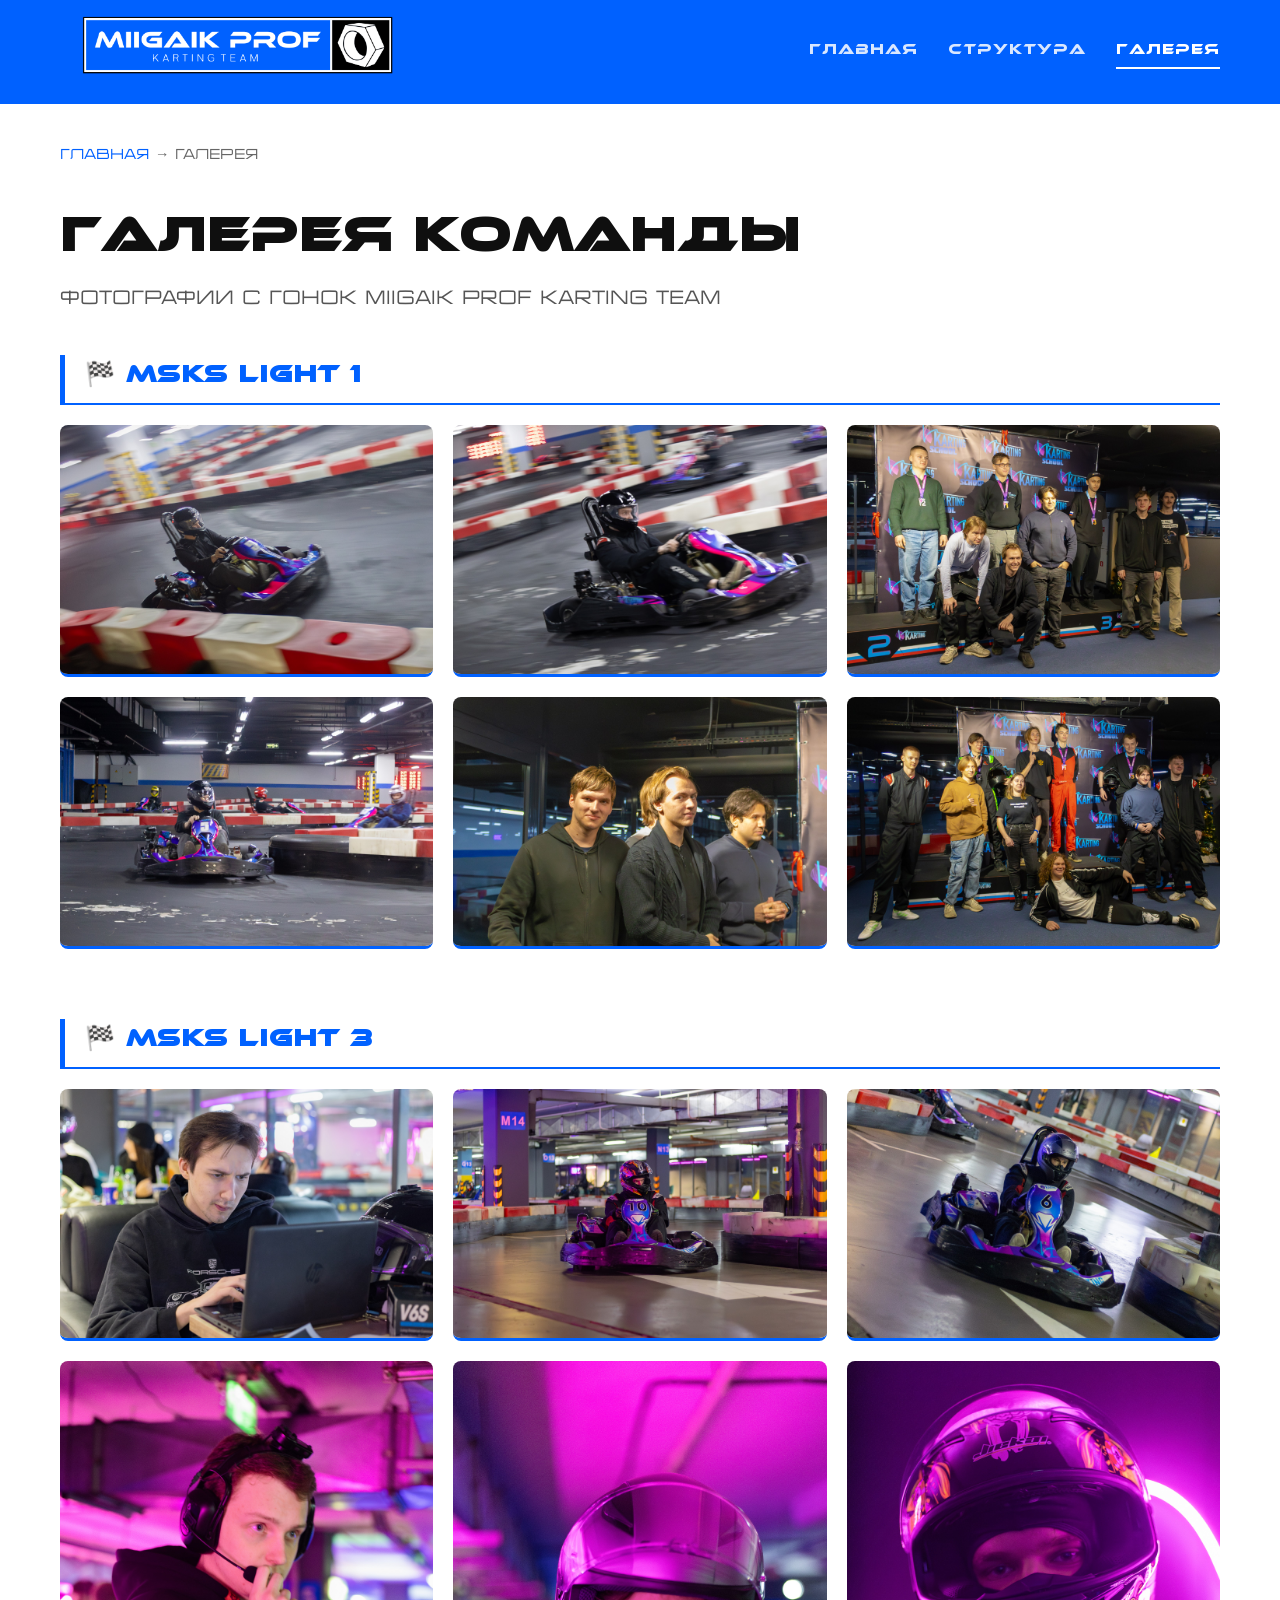
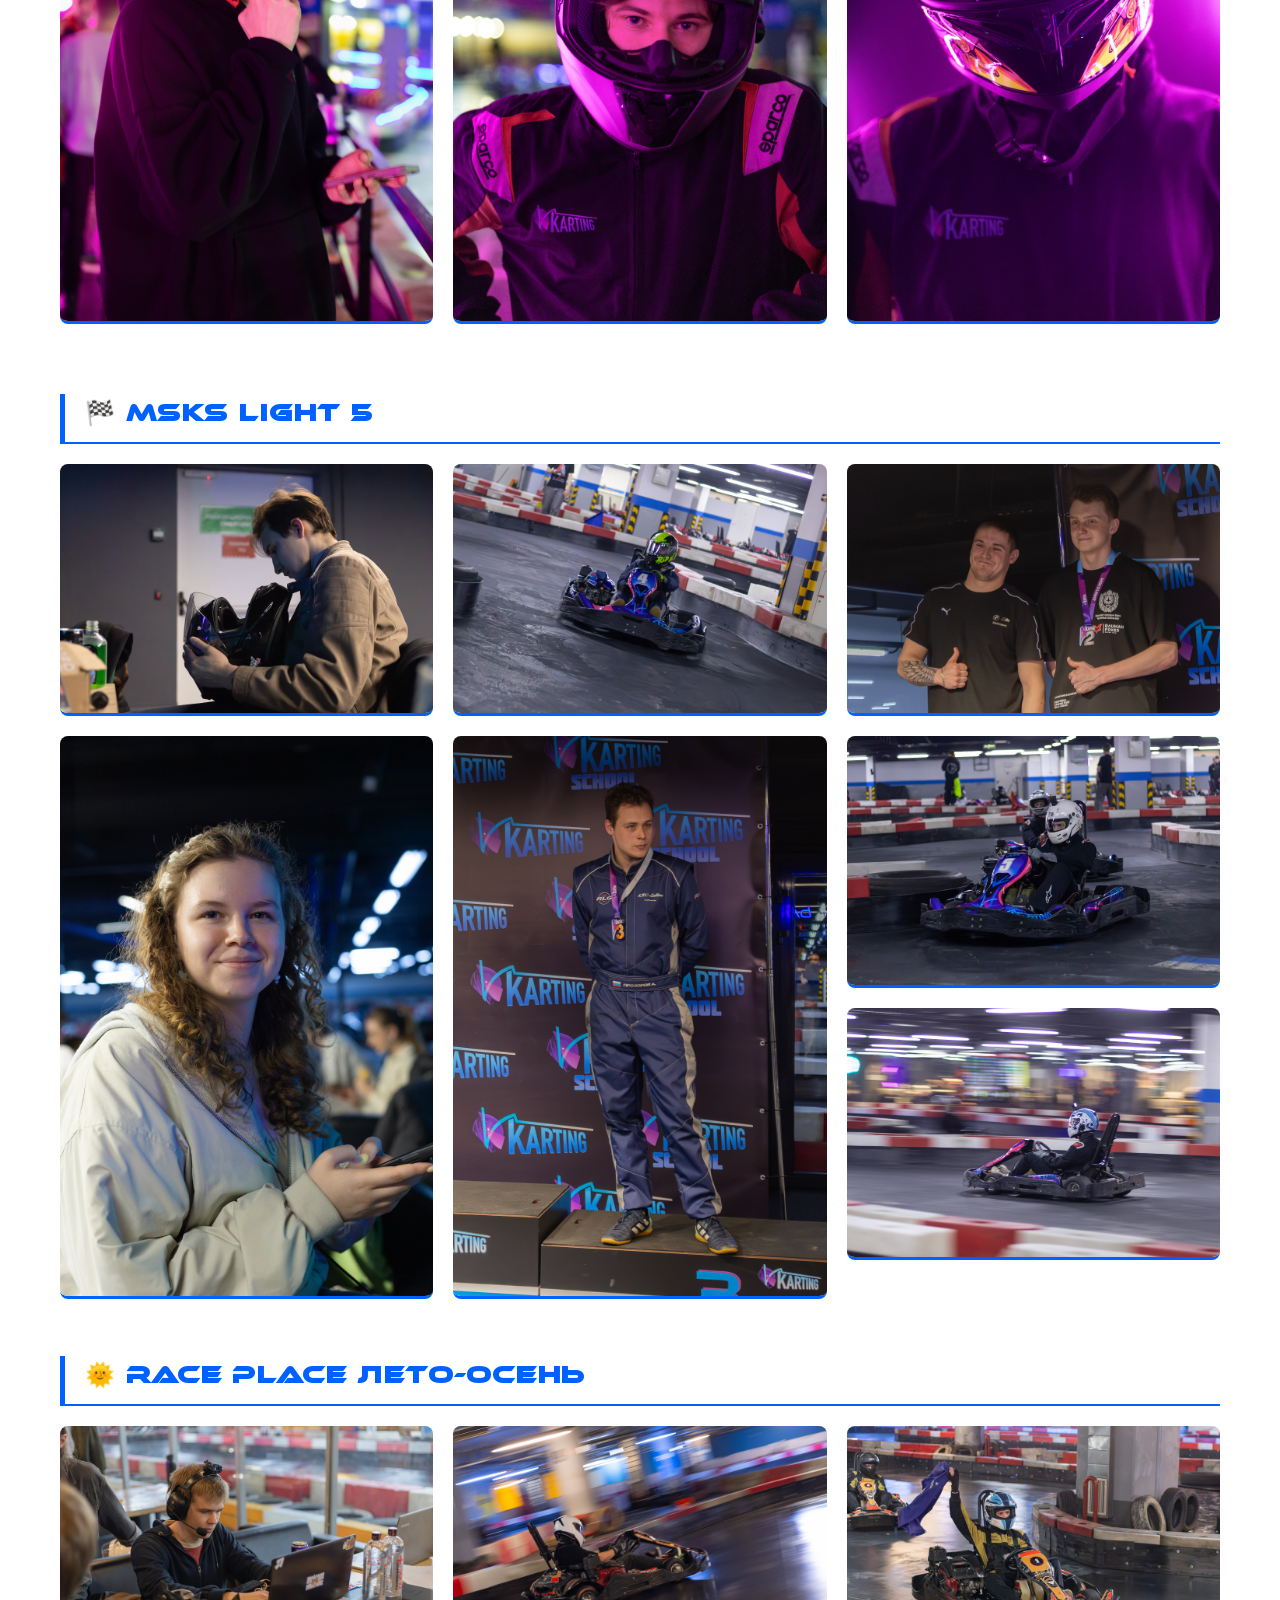
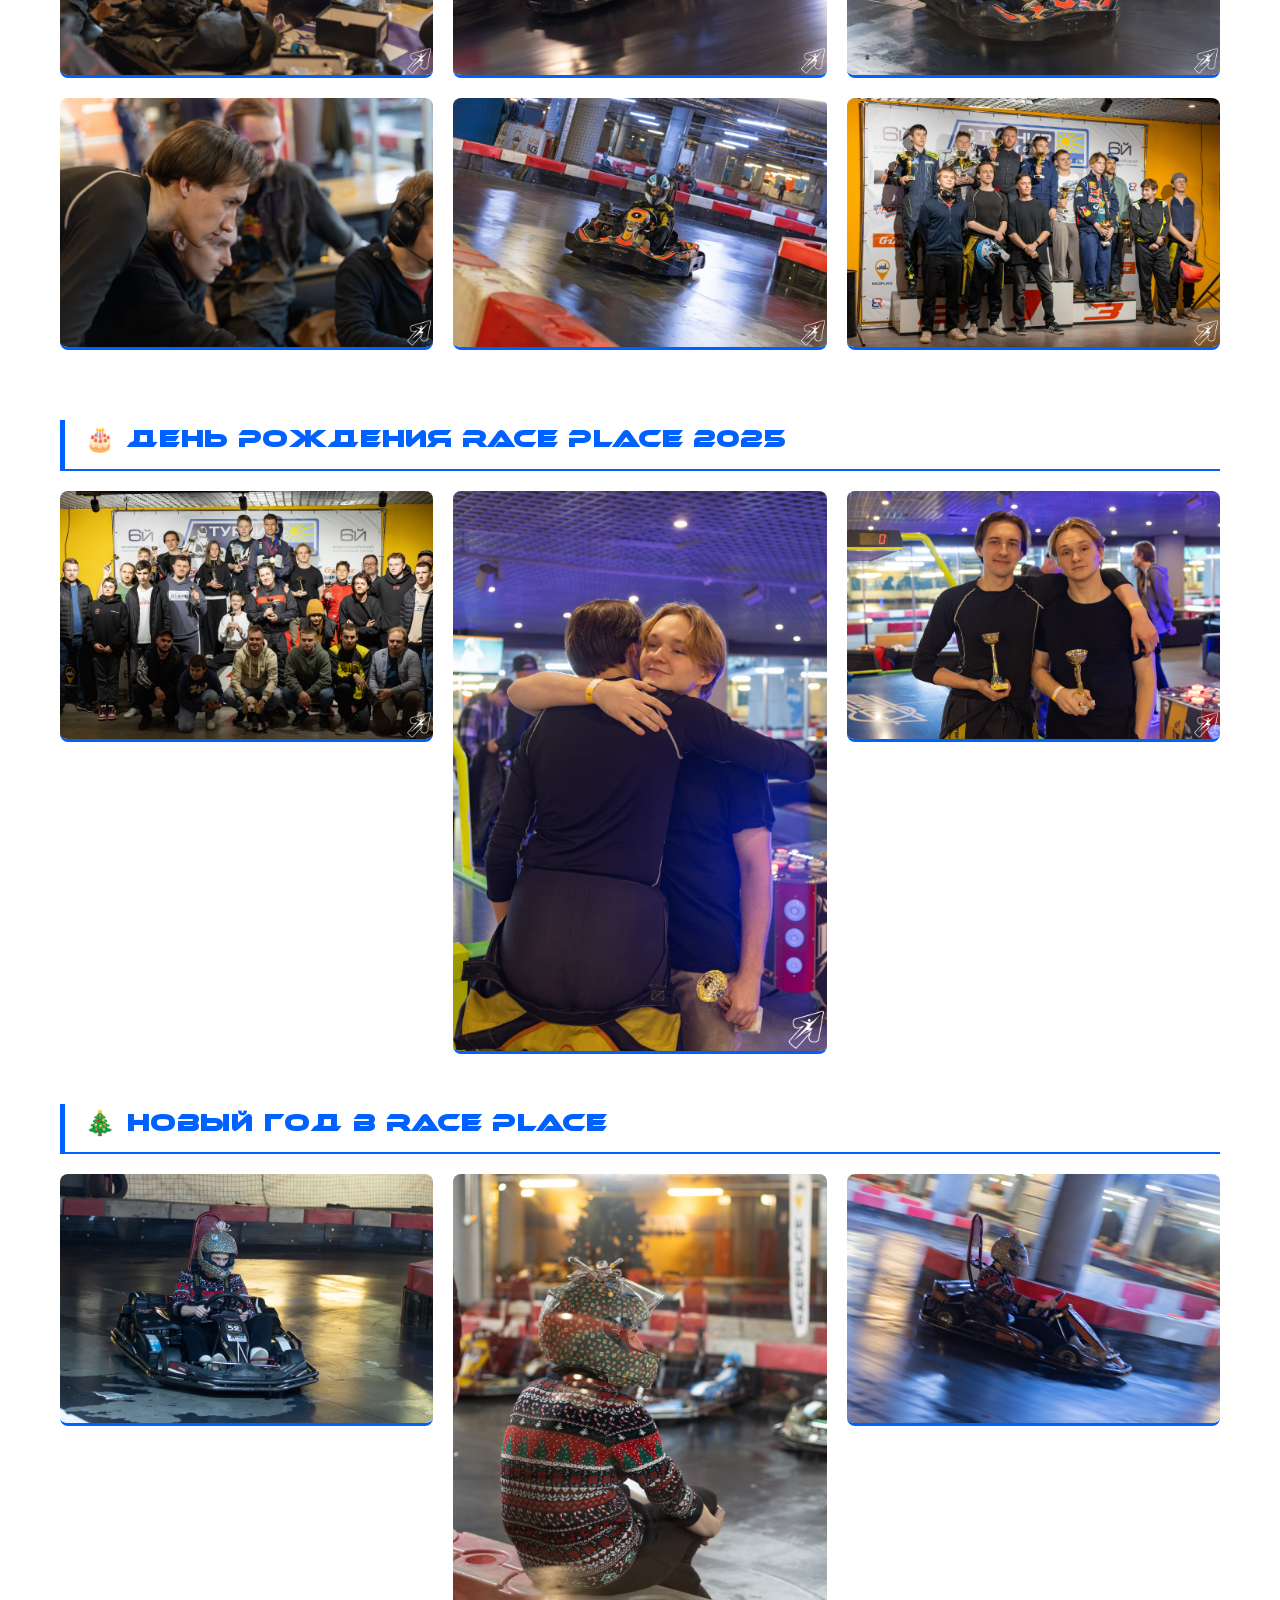
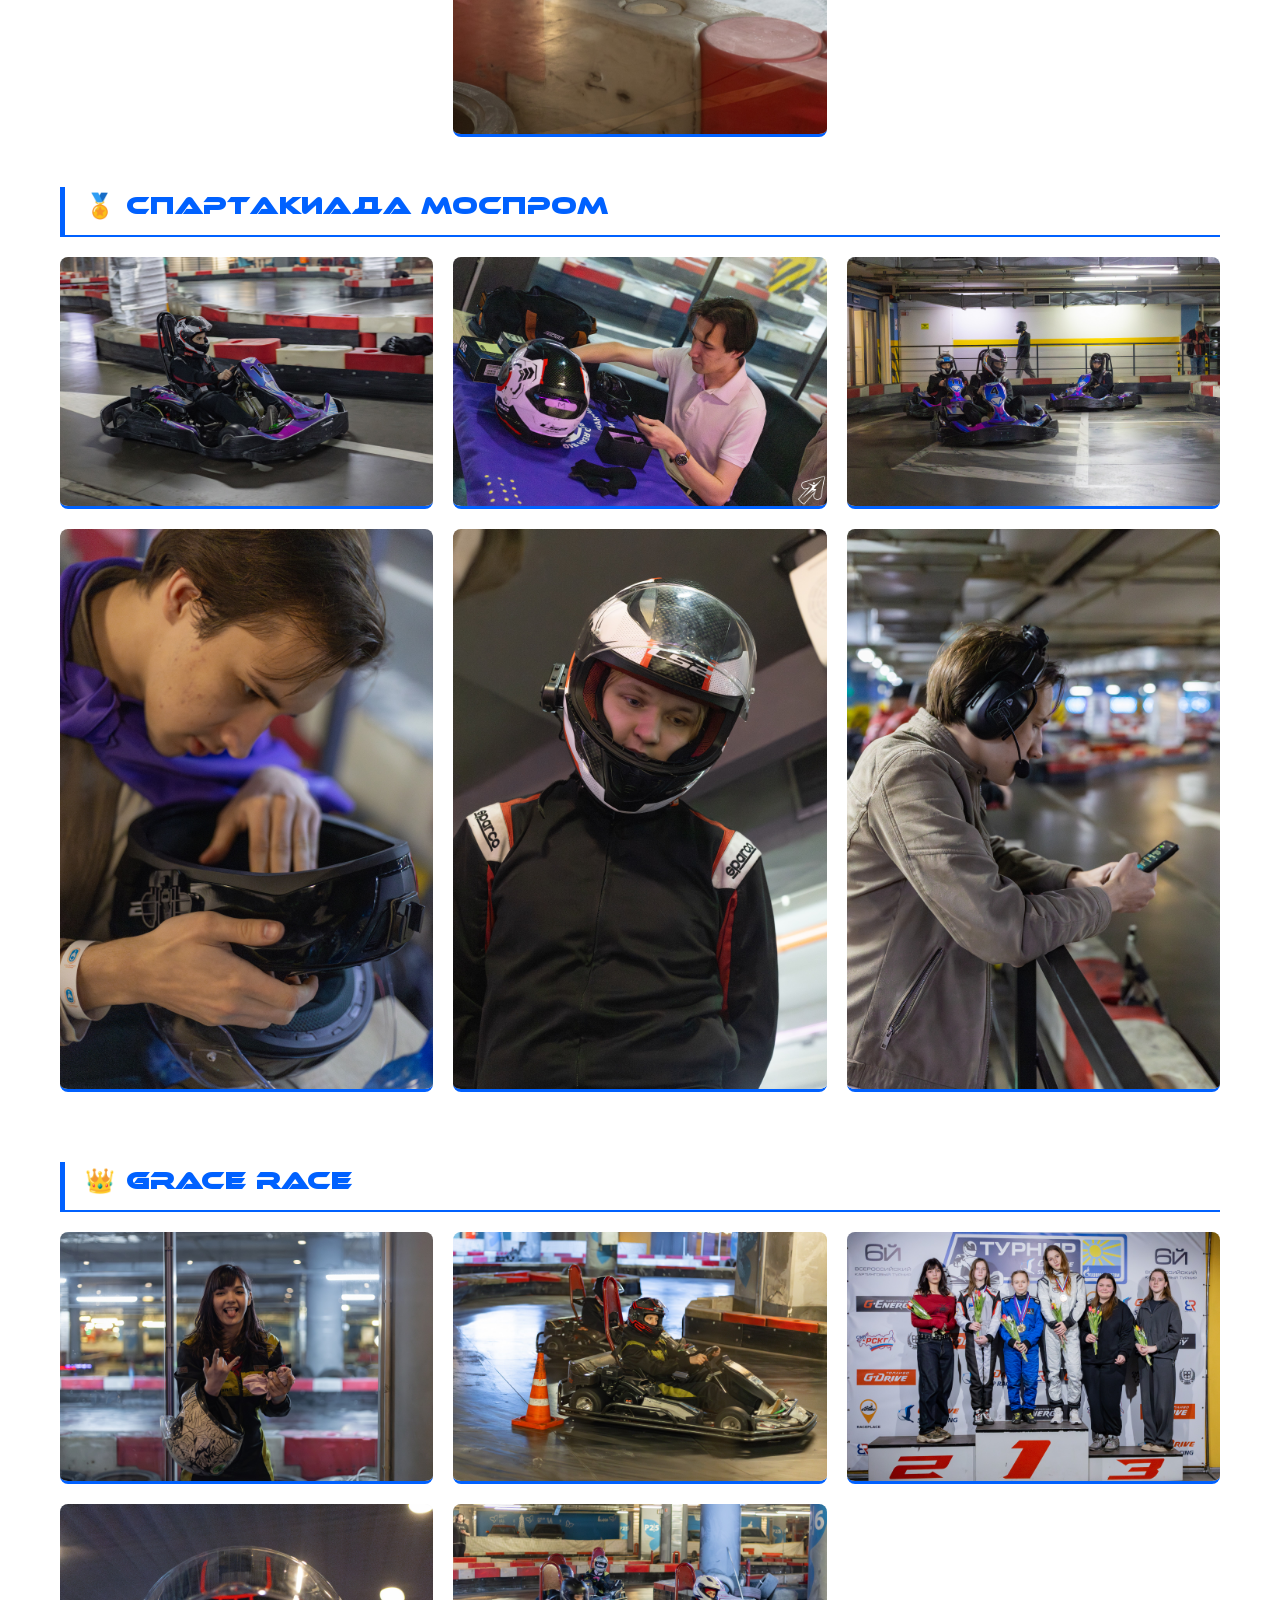
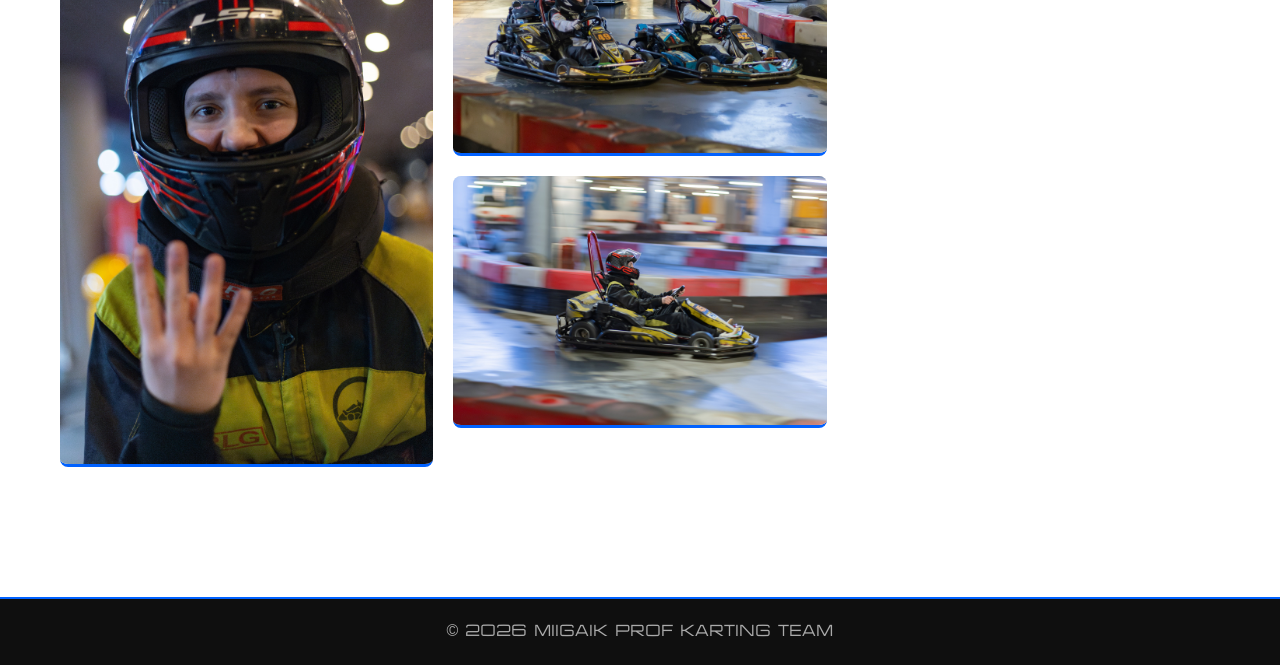
==== gallery.html @ da04d337 "Точно финальный пуш" ====
<!DOCTYPE html>
<html lang="ru">
<head>
    <meta charset="UTF-8">
    <meta name="viewport" content="width=device-width, initial-scale=1.0">
    <title>Галерея | MIIGAiK PROF Karting Team</title>
    <link rel="icon" type="image/png" href="images/icon.ico">
    <link rel="stylesheet" href="style.css">
    <style>
        /* ============================================
           СТИЛИ ДЛЯ ГАЛЕРЕИ
           ============================================ */
        
        .gallery-intro {
            font-family: radiotechnika, Arial, sans-serif;
            font-size: 1.2rem;
            color: #555;
            margin-bottom: 40px;
        }

        /* Секция этапа */
        .event-section {
            margin-bottom: 50px;
        }

        .event-title {
            font-family: 'Ethnocentric', 'Impact', sans-serif;
            font-size: 1.5rem;
            color: #0061ff;
            margin-bottom: 20px;
            padding-bottom: 10px;
            border-bottom: 2px solid #0061ff;
        }

        /* Сетка галереи */
        .gallery-grid {
            column-count: 3;
            column-gap: 20px;
        }

        .gallery-item {
            break-inside: avoid;
            margin-bottom: 20px;
            border-radius: 8px;
            overflow: hidden;
            transition: transform 0.3s ease;
            background: #F5F5F5;
            border-bottom: 3px solid #0061ff;
        }

        .gallery-item:hover {
            transform: scale(1.02);
        }

        .gallery-item img {
            width: 100%;
            height: auto;
            display: block;
        }

        /* Адаптив */
        @media (max-width: 900px) {
            .gallery-grid {
                column-count: 2;
            }
        }

        @media (max-width: 600px) {
            .gallery-grid {
                column-count: 1;
            }
        }
    </style>
</head>
<body>
    <nav>
        <div class="container">
            <a href="index.html" class="logo">
                <img src="images/logo.png" alt="Karting Team" style="height: 110px;">
            </a>
            <div class="nav-links">
                <a href="index.html">ГЛАВНАЯ</a>
                <a href="structure.html">СТРУКТУРА</a>
                <a href="gallery.html" class="active">ГАЛЕРЕЯ</a>
            </div>
        </div>
    </nav>

    <main class="container">
        <div class="breadcrumbs">
            <a href="index.html">Главная</a> → 
            <span>Галерея</span>
        </div>

        <h1>ГАЛЕРЕЯ КОМАНДЫ</h1>
        <p class="gallery-intro">Фотографии с гонок MIIGAiK PROF Karting Team</p>

        <!-- MSKS Light 1 -->
        <section class="event-section">
            <h2 class="event-title">🏁 MSKS LIGHT 1</h2>
            <div class="gallery-grid">
                <div class="gallery-item"><img src="images/gallery/msks-light-1/1.JPG" alt="MSKS Light 1"></div>
                <div class="gallery-item"><img src="images/gallery/msks-light-1/2.JPG" alt="MSKS Light 1"></div>
                <div class="gallery-item"><img src="images/gallery/msks-light-1/3.JPG" alt="MSKS Light 1"></div>
                <div class="gallery-item"><img src="images/gallery/msks-light-1/4.JPG" alt="MSKS Light 1"></div>
                <div class="gallery-item"><img src="images/gallery/msks-light-1/5.JPG" alt="MSKS Light 1"></div>
                <div class="gallery-item"><img src="images/gallery/msks-light-1/6.JPG" alt="MSKS Light 1"></div>
            </div>
        </section>

        <!-- MSKS Light 3 -->
        <section class="event-section">
            <h2 class="event-title">🏁 MSKS LIGHT 3</h2>
            <div class="gallery-grid">
                <div class="gallery-item"><img src="images/gallery/msks-light-3/1.JPG" alt="MSKS Light 3"></div>
                <div class="gallery-item"><img src="images/gallery/msks-light-3/2.JPG" alt="MSKS Light 3"></div>
                <div class="gallery-item"><img src="images/gallery/msks-light-3/4.JPG" alt="MSKS Light 3"></div>
                <div class="gallery-item"><img src="images/gallery/msks-light-3/5.JPG" alt="MSKS Light 3"></div>
                <div class="gallery-item"><img src="images/gallery/msks-light-3/3.JPG" alt="MSKS Light 3"></div>
                <div class="gallery-item"><img src="images/gallery/msks-light-3/6.JPG" alt="MSKS Light 3"></div>
            </div>
        </section>

        <!-- MSKS Light 5 -->
        <section class="event-section">
            <h2 class="event-title">🏁 MSKS LIGHT 5</h2>
            <div class="gallery-grid">
                <div class="gallery-item"><img src="images/gallery/msks-light-5/1.JPG" alt="MSKS Light 5"></div>
                <div class="gallery-item"><img src="images/gallery/msks-light-5/2.JPG" alt="MSKS Light 5"></div>
                <div class="gallery-item"><img src="images/gallery/msks-light-5/4.JPG" alt="MSKS Light 5"></div>
                <div class="gallery-item"><img src="images/gallery/msks-light-5/5.JPG" alt="MSKS Light 5"></div>
                <div class="gallery-item"><img src="images/gallery/msks-light-5/6.JPG" alt="MSKS Light 5"></div>
                <div class="gallery-item"><img src="images/gallery/msks-light-5/7.JPG" alt="MSKS Light 5"></div>
                <div class="gallery-item"><img src="images/gallery/msks-light-5/8.JPG" alt="MSKS Light 5"></div>
                
            </div>
        </section>

        <!-- Race Place Лето-Осень -->
        <section class="event-section">
            <h2 class="event-title">🌞 RACE PLACE ЛЕТО-ОСЕНЬ</h2>
            <div class="gallery-grid">
                <div class="gallery-item"><img src="images/gallery/raceplace-summer/1.jpg" alt="Race Place Лето-Осень"></div>
                <div class="gallery-item"><img src="images/gallery/raceplace-summer/2.jpg" alt="Race Place Лето-Осень"></div>
                <div class="gallery-item"><img src="images/gallery/raceplace-summer/3.jpg" alt="Race Place Лето-Осень"></div>
                <div class="gallery-item"><img src="images/gallery/raceplace-summer/4.jpg" alt="Race Place Лето-Осень"></div>
                <div class="gallery-item"><img src="images/gallery/raceplace-summer/5.jpg" alt="Race Place Лето-Осень"></div>
                <div class="gallery-item"><img src="images/gallery/raceplace-summer/6.jpg" alt="Race Place Лето-Осень"></div>
            </div>
        </section>

        <!-- День рождения Race Place 2025 -->
        <section class="event-section">
            <h2 class="event-title">🎂 ДЕНЬ РОЖДЕНИЯ RACE PLACE 2025</h2>
            <div class="gallery-grid">
                <div class="gallery-item"><img src="images/gallery/race-place-bday/1.JPG" alt="День рождения Race Place"></div>
                <div class="gallery-item"><img src="images/gallery/race-place-bday/2.JPG" alt="День рождения Race Place"></div>
                <div class="gallery-item"><img src="images/gallery/race-place-bday/3.JPG" alt="День рождения Race Place"></div>
            
            </div>
        </section>

        <!-- Новый год в Race Place -->
        <section class="event-section">
            <h2 class="event-title">🎄 НОВЫЙ ГОД В RACE PLACE</h2>
            <div class="gallery-grid">
                <div class="gallery-item"><img src="images/gallery/newyear/1.JPG" alt="Новый год в Race Place"></div>
                <div class="gallery-item"><img src="images/gallery/newyear/2.JPG" alt="Новый год в Race Place"></div>
                <div class="gallery-item"><img src="images/gallery/newyear/3.JPG" alt="Новый год в Race Place"></div>
            </div>
        </section>

        <!-- Спартакиада Моспром -->
        <section class="event-section">
            <h2 class="event-title">🏅 СПАРТАКИАДА МОСПРОМ</h2>
            <div class="gallery-grid">
                <div class="gallery-item"><img src="images/gallery/mosprom/1.JPG" alt="Спартакиада Моспром"></div>
                <div class="gallery-item"><img src="images/gallery/mosprom/2.JPG" alt="Спартакиада Моспром"></div>
                <div class="gallery-item"><img src="images/gallery/mosprom/4.JPG" alt="Спартакиада Моспром"></div>
                <div class="gallery-item"><img src="images/gallery/mosprom/5.JPG" alt="Спартакиада Моспром"></div>
                <div class="gallery-item"><img src="images/gallery/mosprom/3.JPG" alt="Спартакиада Моспром"></div>
                <div class="gallery-item"><img src="images/gallery/mosprom/6.JPG" alt="Спартакиада Моспром"></div>
                
            </div>
        </section>

        <!-- Grace Race -->
        <section class="event-section">
            <h2 class="event-title">👑 GRACE RACE</h2>
            <div class="gallery-grid">
                <div class="gallery-item"><img src="images/gallery/grace-race/1.JPG" alt="Grace Race"></div>
                <div class="gallery-item"><img src="images/gallery/grace-race/2.JPG" alt="Grace Race"></div>
                <div class="gallery-item"><img src="images/gallery/grace-race/3.JPG" alt="Grace Race"></div>
                <div class="gallery-item"><img src="images/gallery/grace-race/4.JPG" alt="Grace Race"></div>
                <div class="gallery-item"><img src="images/gallery/grace-race/5.JPG" alt="Grace Race"></div>
                <div class="gallery-item"><img src="images/gallery/grace-race/6.JPG" alt="Grace Race"></div>
            </div>
        </section>

        
    </main>

    <footer>
        <p>© 2026 MIIGAiK PROF Karting Team</p>
    </footer>
</body>
</html>
---- style.css ----
/* ============================================
   MIIGAiK PROF KARTING TEAM - MAIN STYLESHEET
   Цвета: белый фон, чёрный текст, синий (#0061ff), тёмно-синий (#0042ae)
   Шрифты: Ethnocentric (заголовки), Radiotechnika (текст)
   ============================================ */

/* ============================================
   ПОДКЛЮЧЕНИЕ ЛОКАЛЬНЫХ ШРИФТОВ
   ============================================ */

/* Ethnocentric — для заголовков (гоночный, агрессивный стиль) */
@font-face {
    font-family: 'Ethnocentric';
    src: url('fonts/ethnocentricrus_lat_extra_expandedregular.woff2') format('woff2'),
         url('fonts/ethnocentricrus_lat_extra_expandedregular.woff') format('woff');
    font-weight: normal;
    font-style: normal;
    font-display: swap;
}

/* Radiotechnika — для основного текста (технический, читаемый) */
@font-face {
    font-family: 'Radiotechnika';
    src: url('fonts/Radiotechnika.woff2') format('woff2'),
         url('fonts/Radiotechnika.woff') format('woff');
    font-weight: normal;
    font-style: normal;
    font-display: swap;
}

/* ============================================
   БАЗОВЫЕ СТИЛИ
   ============================================ */

* {
    margin: 0;
    padding: 0;
    box-sizing: border-box;
}

body {
    font-family: 'Radiotechnika', Arial, sans-serif;
    background-color: #FFFFFF;
    color: #0F0F0F;
    line-height: 1.6;
    min-height: 100vh;
    display: flex;
    flex-direction: column;
}

.container {
    max-width: 1200px;
    margin: 0 auto;
    padding: 20px;
    flex: 1;
}

/* ============================================
   НАВИГАЦИЯ (синяя шапка, синяя полоска)
   ============================================ */
nav {
    background: #0061ff;
    padding: 1px 0;
    border-bottom: 2px solid #0061ff;
}

nav .container {
    display: flex;
    justify-content: space-between;
    align-items: center;
    padding-top: 0;
    padding-bottom: 0;
}

.logo {
    margin-top: -10px;  
    font-family: 'Ethnocentric', 'Impact', sans-serif;
    font-size: 1.5rem;
    font-weight: bold;
    color: white;
    text-decoration: none;
    display: flex;
    align-items: center;
}

.logo span {
    color: white;
}

.nav-links {
    display: flex;
    gap: 30px;
}

.nav-links a {
    font-family: 'Ethnocentric', 'Impact', sans-serif;
    color: rgba(255, 255, 255, 0.85);
    text-decoration: none;
    font-weight: 500;
    text-transform: uppercase;
    font-size: 0.9rem;
    letter-spacing: 1px;
    padding: 5px 0;
    border-bottom: 2px solid transparent;
    transition: 0.2s;
}

.nav-links a:hover,
.nav-links a.active {
    color: #fff;
    border-bottom: 2px solid #fff;
}

/* ============================================
   ЗАГОЛОВКИ (Ethnocentric)
   ============================================ */
h1 {
    font-family: 'Ethnocentric', 'Impact', sans-serif;
    font-size: 3rem;
    margin: 30px 0 10px;
    color: #0F0F0F;
    text-transform: uppercase;
    letter-spacing: 2px;
}

h1 span {
    color: #0061ff;
}

h2 {
    font-family: 'Ethnocentric', 'Impact', sans-serif;
    font-size: 2rem;
    margin: 40px 0 20px;
    border-left: 5px solid #0061ff;
    padding-left: 20px;
    color: #0F0F0F;
    text-transform: uppercase;
    letter-spacing: 1px;
}

h3 {
    font-family: 'Ethnocentric', 'Impact', sans-serif;
    font-size: 1.3rem;
    margin-bottom: 10px;
    color: #0061ff;
    text-transform: uppercase;
}

h4 {
    font-family: 'Ethnocentric', 'Impact', sans-serif;
    font-size: 1.1rem;
    margin-bottom: 10px;
    color: #0F0F0F;
}

/* ============================================
   КАСТОМНЫЕ ТЕГИ t1 и t2 (Radiotechnika)
   ============================================ */
t1 {
    font-family: 'Radiotechnika', Arial, sans-serif;
    color: #333;
    font-size: 1.2rem;
    line-height: 1.6;
    display: block;
    margin-bottom: 28px;
}

t2 {
    font-family: 'Radiotechnika', Arial, sans-serif;
    color: #555;
    font-size: 1rem;
    line-height: 1.6;
    display: block;
    margin-bottom: 20px;
}

/* Обычные параграфы тоже Radiotechnika */
p {
    font-family: 'Radiotechnika', Arial, sans-serif;
}

/* ============================================
   КНОПКА (Ethnocentric)
   ============================================ */
.btn {
    display: inline-block;
    background: #0061ff;
    color: white;
    padding: 12px 30px;
    text-decoration: none;
    font-family: 'Ethnocentric', 'Impact', sans-serif;
    font-weight: bold;
    border-radius: 5px;
    border: none;
    cursor: pointer;
    transition: 0.2s;
    text-transform: uppercase;
    letter-spacing: 1px;
}

.btn:hover {
    background: #0042ae;
}

/* ============================================
   СЕТКА ДЛЯ СОТРУДНИКОВ
   ============================================ */
.team-grid {
    display: flex;
    flex-wrap: wrap;
    gap: 25px;
    margin: 30px 0;
}

.member-card {
    flex: 1 1 200px;
    background: #F5F5F5;
    border-radius: 8px;
    padding: 20px;
    text-align: center;
    border-bottom: 3px solid #0061ff;
    position: relative;
    overflow: hidden;
}

.member-card h3 {
    font-family: 'Ethnocentric', 'Impact', sans-serif;
    color: #0F0F0F;
    font-size: 1.1rem;
    margin: 10px 0 5px;
}

.member-avatar {
    width: 100px;
    height: 100px;
    border-radius: 50%;
    background: #0061ff;
    margin: 0 auto 15px;
    display: flex;
    align-items: center;
    justify-content: center;
    font-family: 'Ethnocentric', 'Impact', sans-serif;
    font-size: 2rem;
    font-weight: bold;
    color: white;
}

.member-role {
    font-family: 'Radiotechnika', Arial, sans-serif;
    color: #0061ff;
    font-size: 0.9rem;
    margin: 5px 0;
    font-weight: 500;
}

.member-desc {
    font-family: 'Radiotechnika', Arial, sans-serif;
    font-size: 0.85rem;
    color: #555;
}

/* ============================================
   СПИСОК ЗАДАЧ
   ============================================ */
.task-list {
    background: #F5F5F5;
    border-radius: 8px;
    padding: 25px;
    margin: 20px 0;
}

.task-item {
    padding: 12px 0;
    border-bottom: 1px solid #ddd;
    display: flex;
    align-items: center;
    gap: 15px;
    font-family: 'Radiotechnika', Arial, sans-serif;
    color: #0F0F0F;
}

.task-item:last-child {
    border-bottom: none;
}

.task-icon {
    color: #0061ff;
    font-size: 1.5rem;
    min-width: 30px;
}

/* ============================================
   ТАБЛИЦА ХАРАКТЕРИСТИК
   ============================================ */
.specs-table {
    width: 100%;
    background: #F5F5F5;
    border-collapse: collapse;
    margin: 20px 0;
    border-radius: 8px;
    overflow: hidden;
}

.specs-table td {
    padding: 15px;
    border-bottom: 1px solid #ddd;
    font-family: 'Radiotechnika', Arial, sans-serif;
    color: #0F0F0F;
}

.specs-table tr:last-child td {
    border-bottom: none;
}

.specs-table tr td:first-child {
    font-weight: bold;
    color: #0061ff;
    width: 40%;
}

/* ============================================
   ХЛЕБНЫЕ КРОШКИ
   ============================================ */
.breadcrumbs {
    font-family: 'Radiotechnika', Arial, sans-serif;
    color: #666;
    margin: 20px 0;
    font-size: 0.9rem;
}

.breadcrumbs a {
    color: #0061ff;
    text-decoration: none;
}

.breadcrumbs a:hover {
    text-decoration: underline;
}

/* ============================================
   ПОДВАЛ
   ============================================ */
footer {
    background: #0F0F0F;
    text-align: center;
    padding: 20px;
    margin-top: 60px;
    border-top: 2px solid #0061ff;
}

footer p {
    font-family: 'Radiotechnika', Arial, sans-serif;
    color: #aaa;
}

/* ============================================
   АДАПТИВ ДЛЯ МОБИЛЬНЫХ
   ============================================ */
@media (max-width: 700px) {
    nav .container {
        flex-direction: column;
        gap: 15px;
    }

    .nav-links {
        gap: 15px;
        flex-wrap: wrap;
        justify-content: center;
    }

    h1 {
        font-size: 2rem;
    }

    h2 {
        font-size: 1.5rem;
    }
}
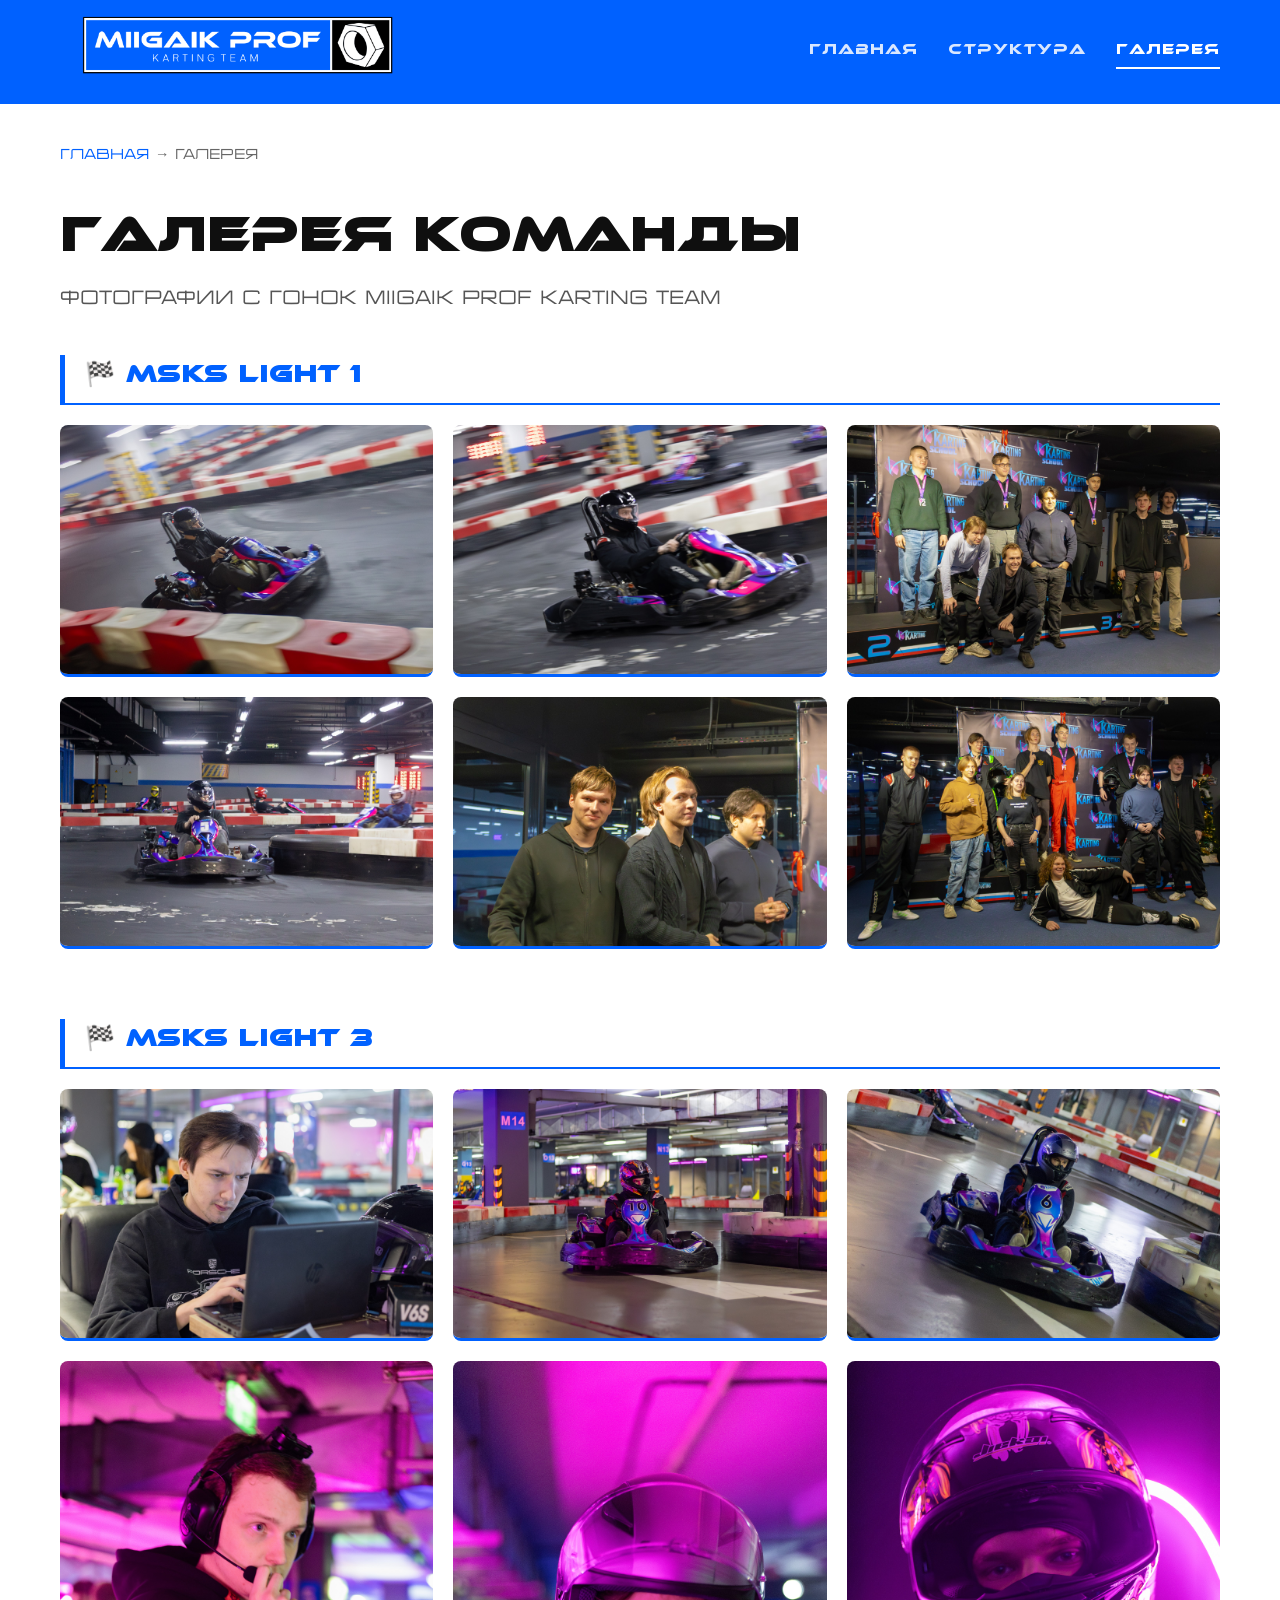
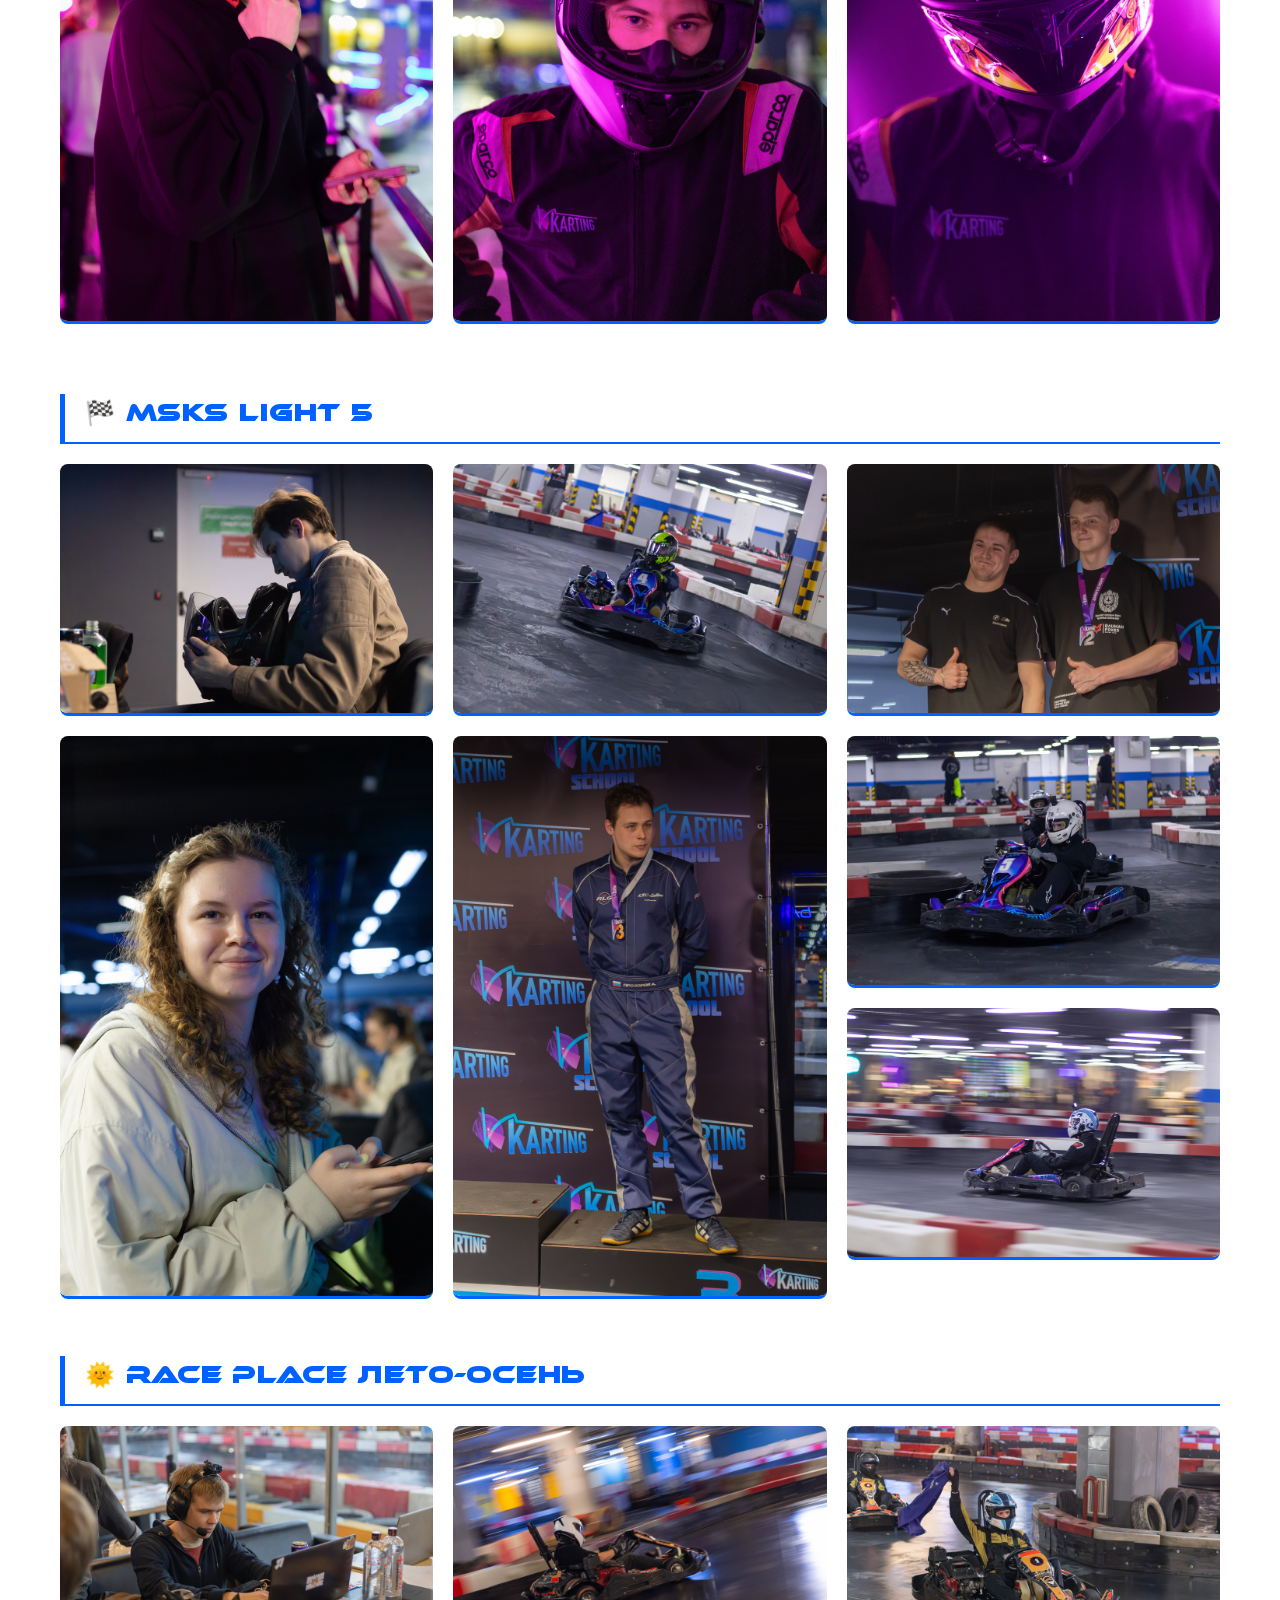
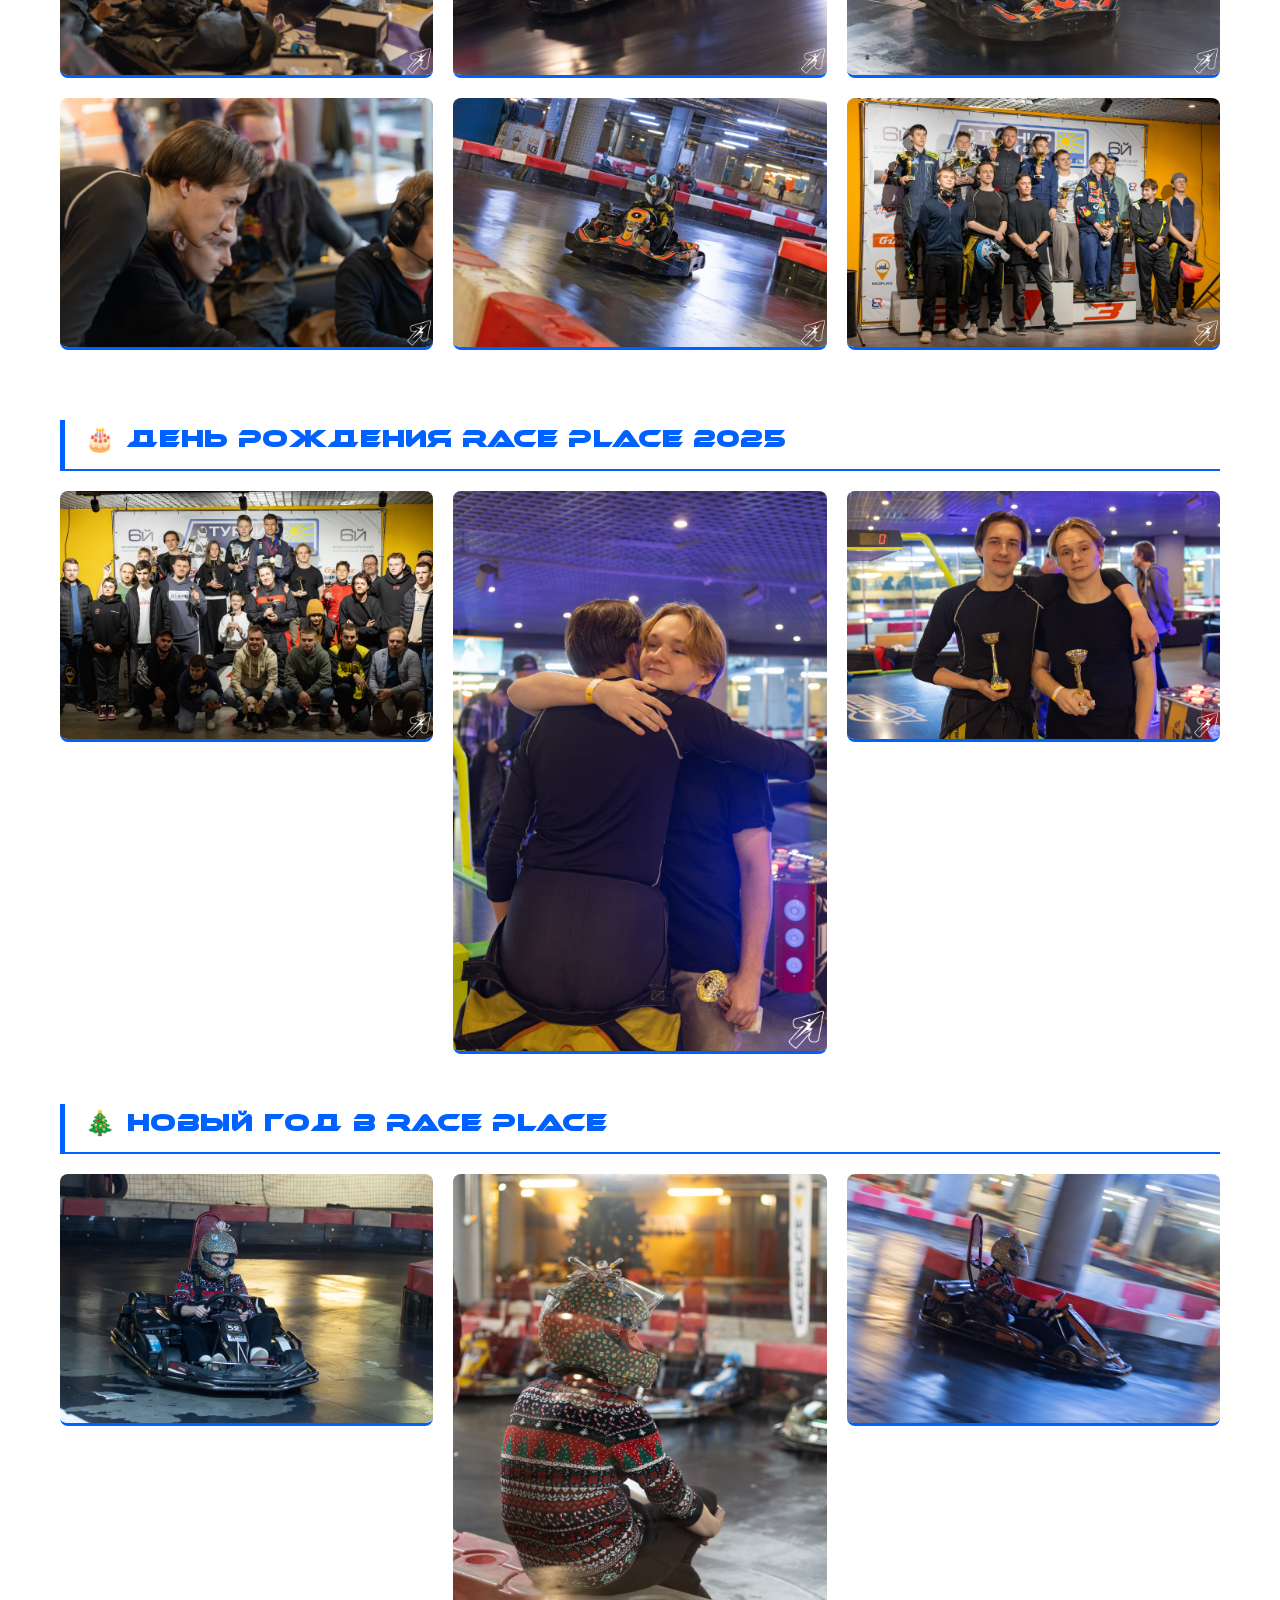
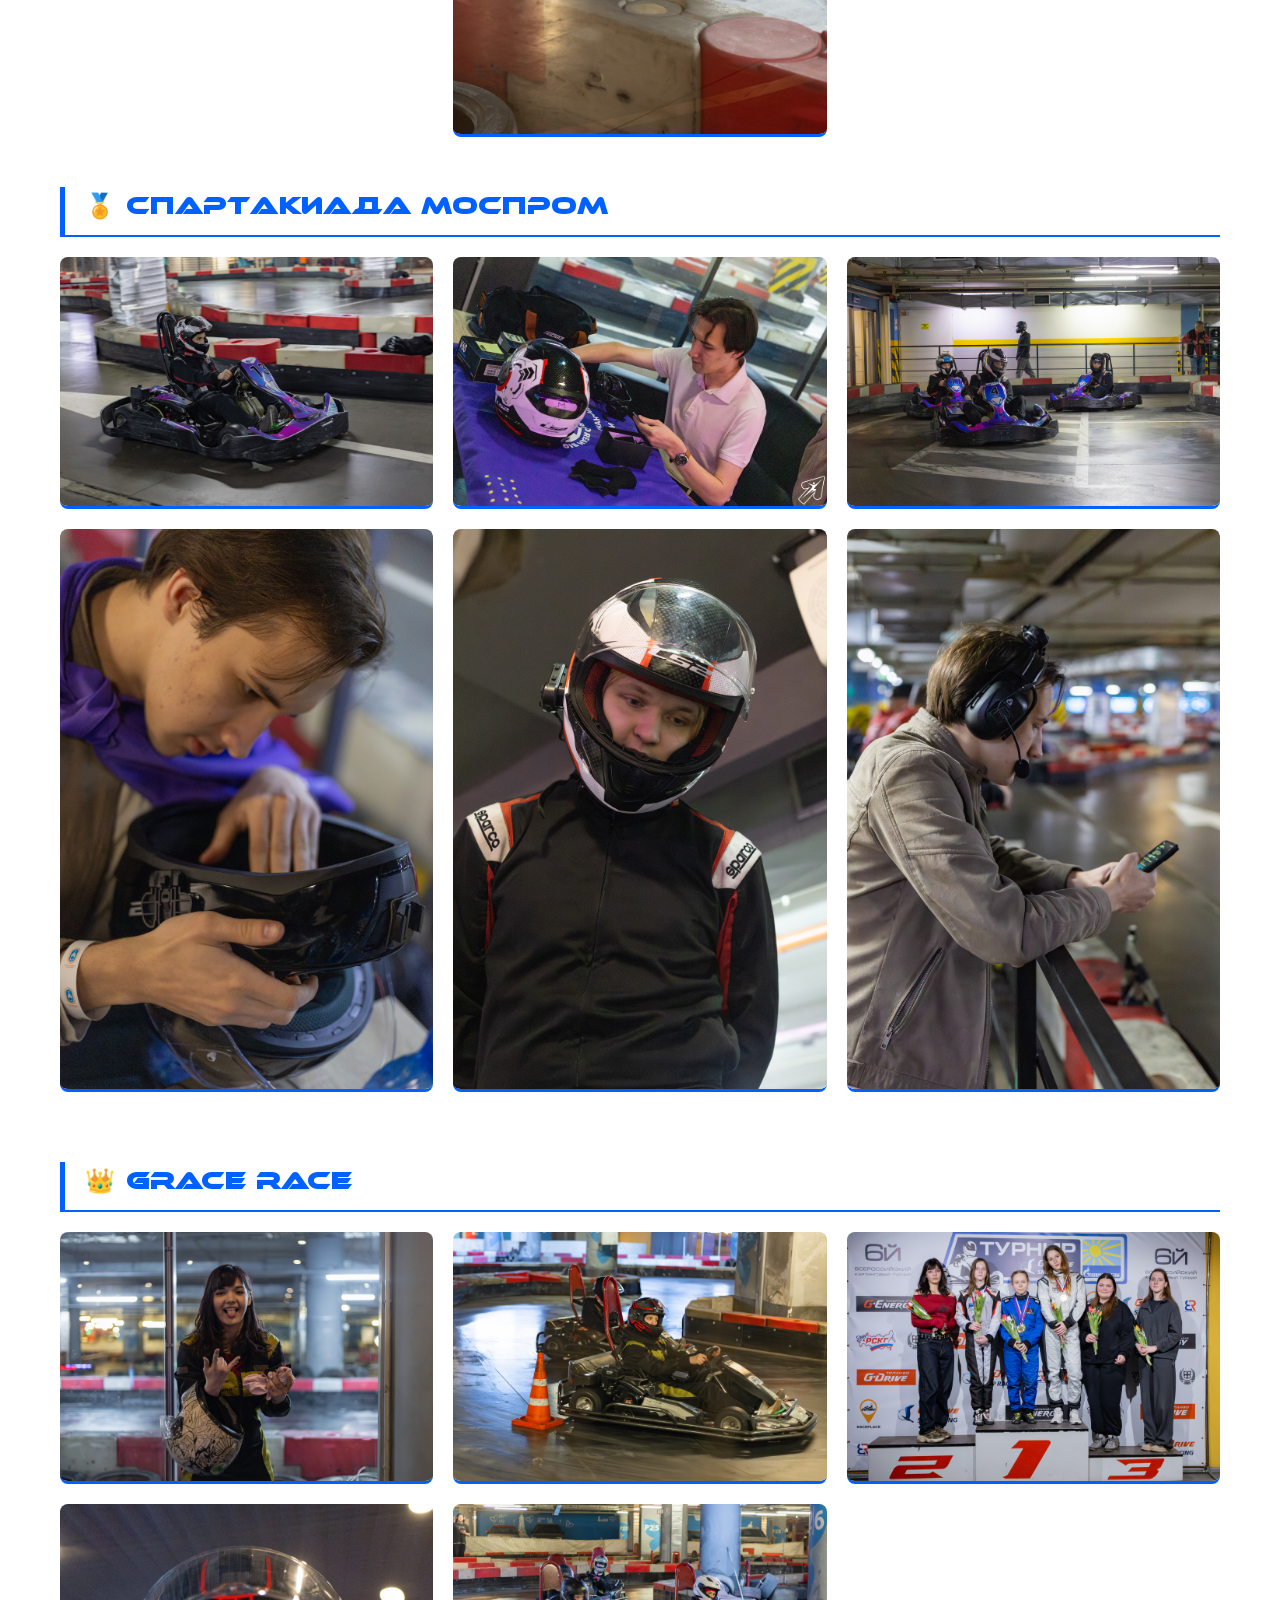
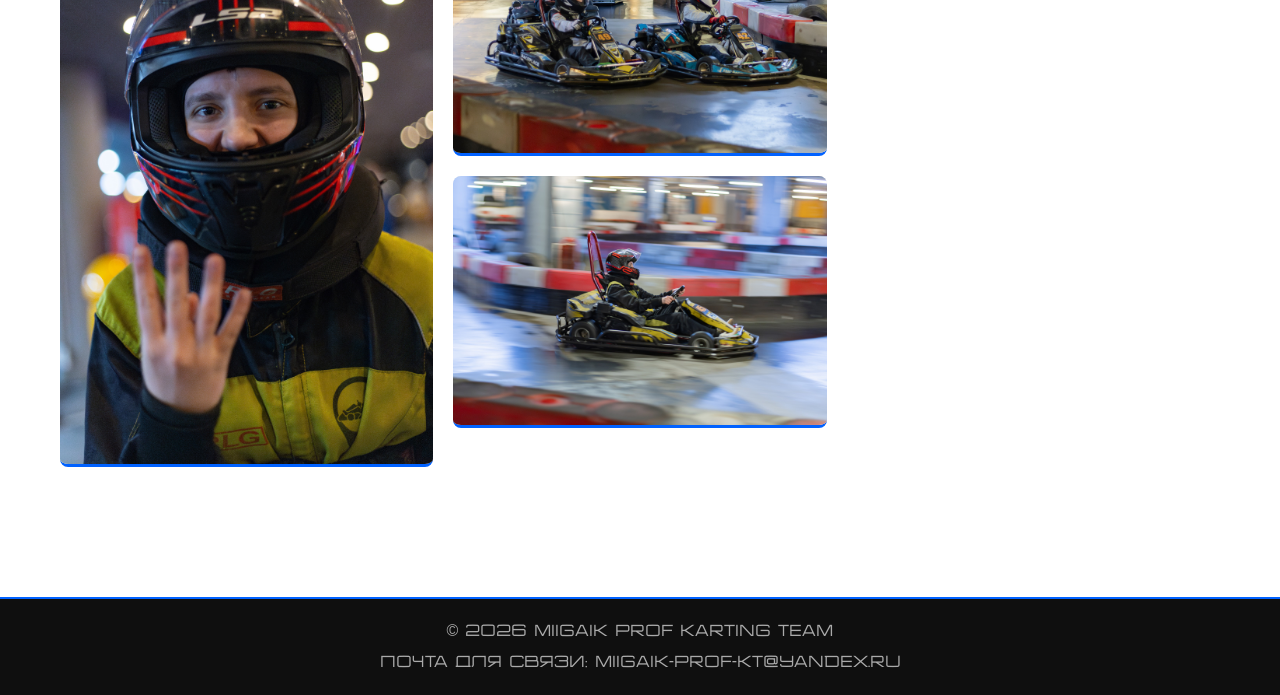
==== commit bd247548: "Update footer" ====
--- a/gallery.html
+++ b/gallery.html
@@ -202,6 +202,7 @@
 
     <footer>
         <p>© 2026 MIIGAiK PROF Karting Team</p>
+        <p style="margin-top: 5px; color: #aaa;">ПОЧТА ДЛЯ СВЯЗИ: MIIGAiK-Prof-KT@yandex.ru</p>
     </footer>
 </body>
-</html>+</html>
